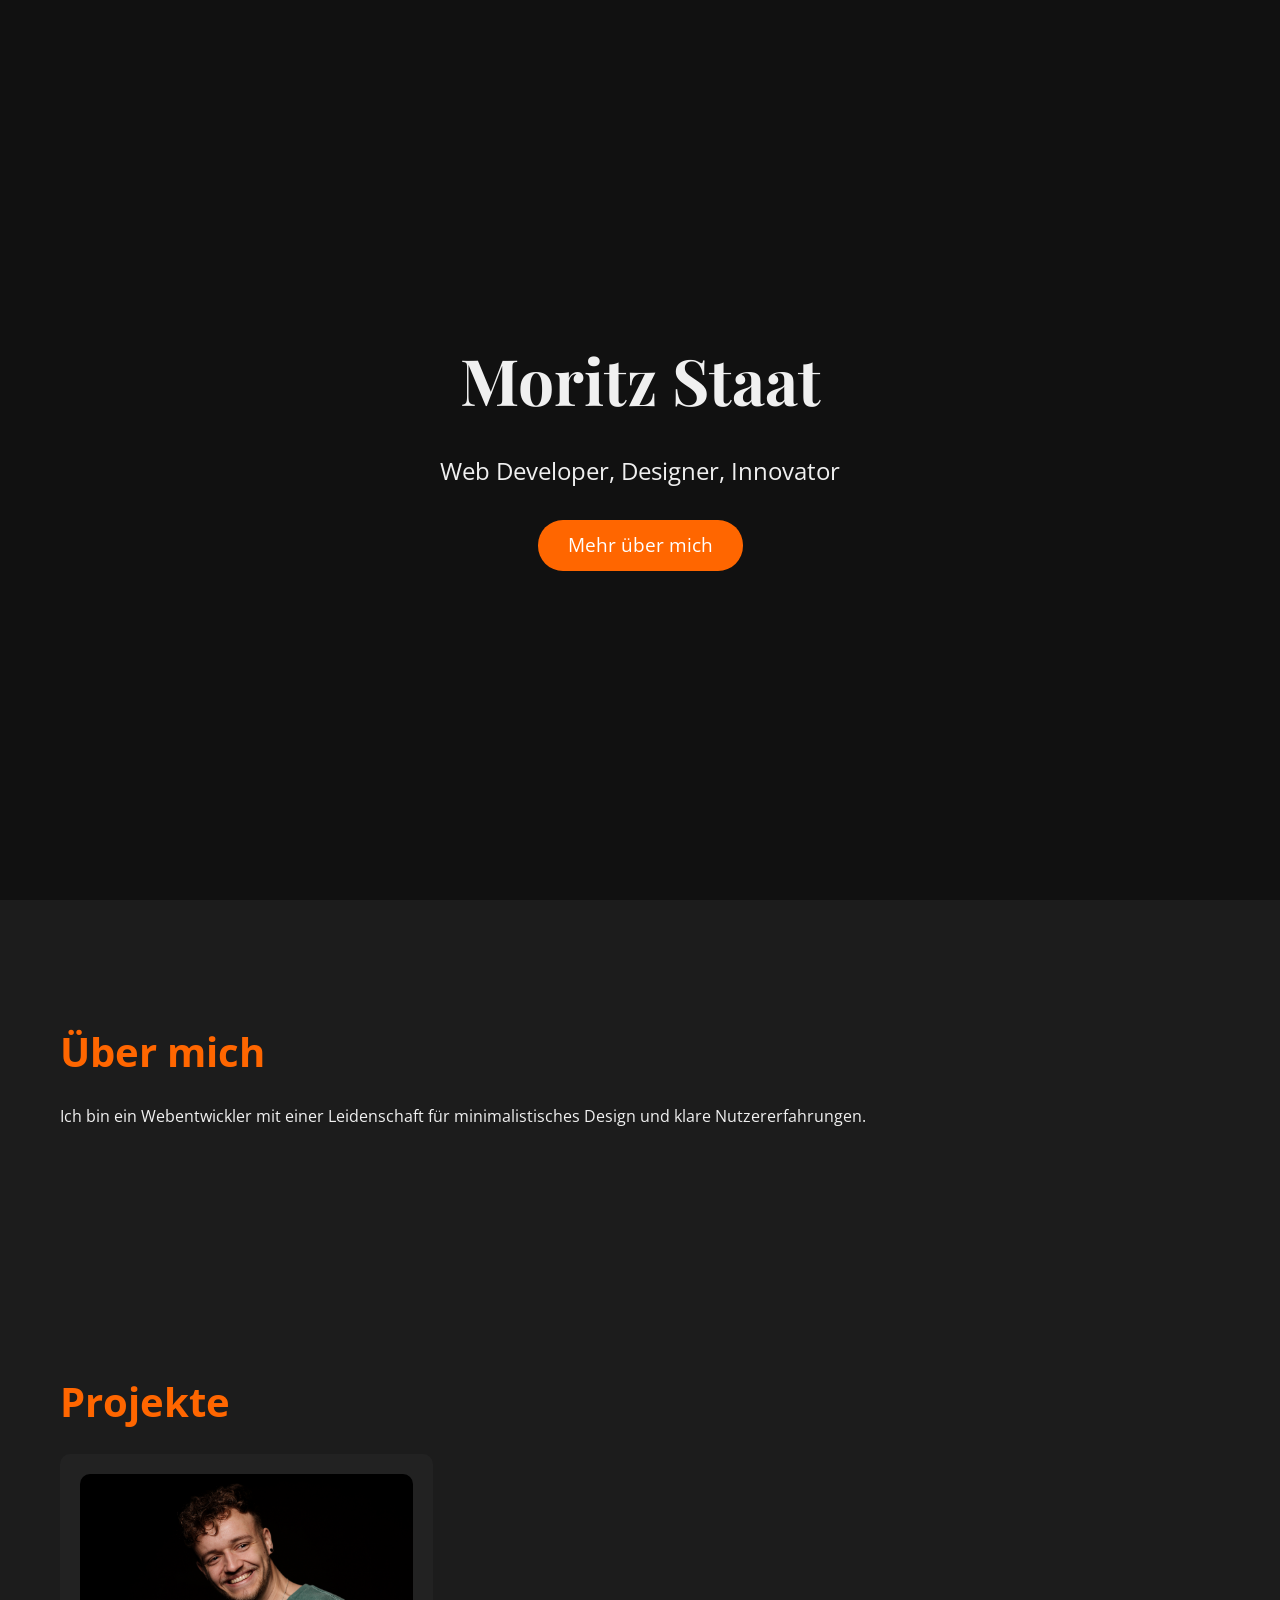
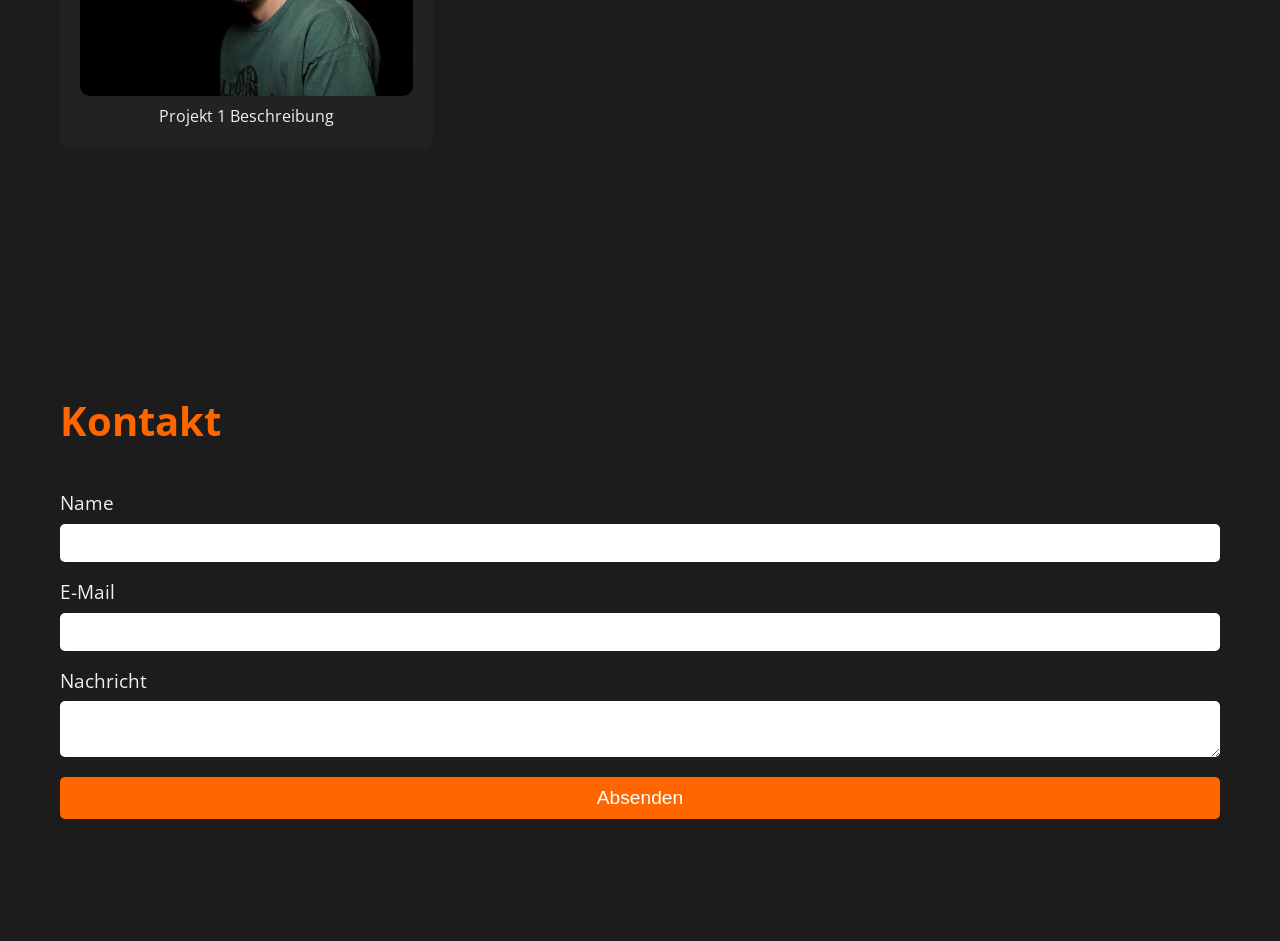
==== V2/index.html @ 006c14d2 "new script.js" ====
<!DOCTYPE html>
<html lang="de">
<head>
    <meta charset="UTF-8">
    <meta name="viewport" content="width=device-width, initial-scale=1.0">
    <meta http-equiv="X-UA-Compatible" content="ie=edge">
    <title>Moritz Staat – Web Developer</title>
    <link rel="stylesheet" href="styles.css">
    <link href="https://fonts.googleapis.com/css2?family=Playfair+Display:wght@400;700&family=Open+Sans:wght@400;600&display=swap" rel="stylesheet">
</head>
<body>
<!-- Startseite -->
<section id="hero">
    <div class="content">
        <h1>Moritz Staat</h1>
        <p>Web Developer, Designer, Innovator</p>
        <a href="#about" class="btn">Mehr über mich</a>
    </div>
</section>

<!-- Über mich -->
<section id="about">
    <div class="container">
        <h2>Über mich</h2>
        <p>Ich bin ein Webentwickler mit einer Leidenschaft für minimalistisches Design und klare Nutzererfahrungen.</p>
    </div>
</section>

<!-- Projekte -->
<section id="projects">
    <div class="container">
        <h2>Projekte</h2>
        <div class="project-grid">
            <div class="project-item">
                <img src="../images/ImCasten (8 von 26) - Kopie.jpg" alt="Projekt 1">
                <p>Projekt 1 Beschreibung</p>
            </div>
            <!-- Weitere Projekte hinzufügen -->
        </div>
    </div>
</section>

<!-- Kontakt -->
<section id="contact">
    <div class="container">
        <h2>Kontakt</h2>
        <form>
            <label for="name">Name</label>
            <input type="text" id="name" name="name" required>

            <label for="email">E-Mail</label>
            <input type="email" id="email" name="email" required>

            <label for="message">Nachricht</label>
            <textarea id="message" name="message" required></textarea>

            <button type="submit">Absenden</button>
        </form>
    </div>
</section>

<!-- Vollbild bei Inaktivität -->
<div id="fullscreenImage">
    <img src="../images/ImCasten (8 von 26) - Kopie.jpg" alt="Hintergrundbild">
    <div class="overlay-text">
        <h2>Moritz Staat</h2>
        <p>Creating Digital Experiences with Passion and Precision.</p>
    </div>
</div>

<script src="script.js"></script>
</body>
</html>
---- V2/styles.css ----
/* Allgemeine Stile */
* {
    margin: 0;
    padding: 0;
    box-sizing: border-box;
}

body {
    font-family: 'Open Sans', sans-serif;
    color: #f0f0f0;
    background-color: #1c1c1c;
    line-height: 1.6;
}

a {
    text-decoration: none;
    color: #f0f0f0;
}

.container {
    max-width: 1200px;
    margin: 0 auto;
    padding: 20px;
}

/* Startseite */
#hero {
    height: 100vh;
    display: flex;
    justify-content: center;
    align-items: center;
    background-color: #111;
    text-align: center;
}

#hero h1 {
    font-size: 4rem;
    font-family: 'Playfair Display', serif;
}

#hero p {
    font-size: 1.5rem;
    margin-top: 20px;
}

.btn {
    display: inline-block;
    margin-top: 30px;
    padding: 10px 30px;
    background-color: #ff6600;
    color: #fff;
    border-radius: 25px;
    font-size: 1.2rem;
    transition: background-color 0.3s ease;
}

.btn:hover {
    background-color: #e65c00;
}

/* Über mich */
#about, #projects, #contact {
    padding: 100px 0;
}

h2 {
    font-size: 2.5rem;
    margin-bottom: 20px;
    color: #ff6600;
}

/* Projekte */
.project-grid {
    display: grid;
    grid-template-columns: repeat(auto-fill, minmax(300px, 1fr));
    gap: 20px;
}

.project-item {
    background-color: #222;
    padding: 20px;
    border-radius: 10px;
    text-align: center;
}

.project-item img {
    width: 100%;
    border-radius: 10px;
}

/* Kontaktformular */
form {
    display: flex;
    flex-direction: column;
}

label {
    margin-top: 15px;
    font-size: 1.2rem;
}

input, textarea {
    padding: 10px;
    margin-top: 5px;
    border: none;
    border-radius: 5px;
    font-size: 1rem;
}

button {
    margin-top: 20px;
    padding: 10px;
    background-color: #ff6600;
    color: #fff;
    border: none;
    border-radius: 5px;
    font-size: 1.2rem;
    cursor: pointer;
    transition: background-color 0.3s ease;
}

button:hover {
    background-color: #e65c00;
}

/* Vollbild bei Inaktivität */
#fullscreenImage {
    display: none;
    position: fixed;
    top: 0;
    left: 0;
    width: 100%;
    height: 100%;
    background-color: rgba(0, 0, 0, 0.8);
    justify-content: center;
    align-items: center;
    text-align: center;
}

#fullscreenImage img {
    max-width: 100%;
    height: auto;
    opacity: 0.3;
}

.overlay-text {
    position: absolute;
    color: #fff;
    font-family: 'Playfair Display', serif;
}

.overlay-text h2 {
    font-size: 4rem;
}

.overlay-text p {
    font-size: 1.5rem;
    margin-top: 10px;
}
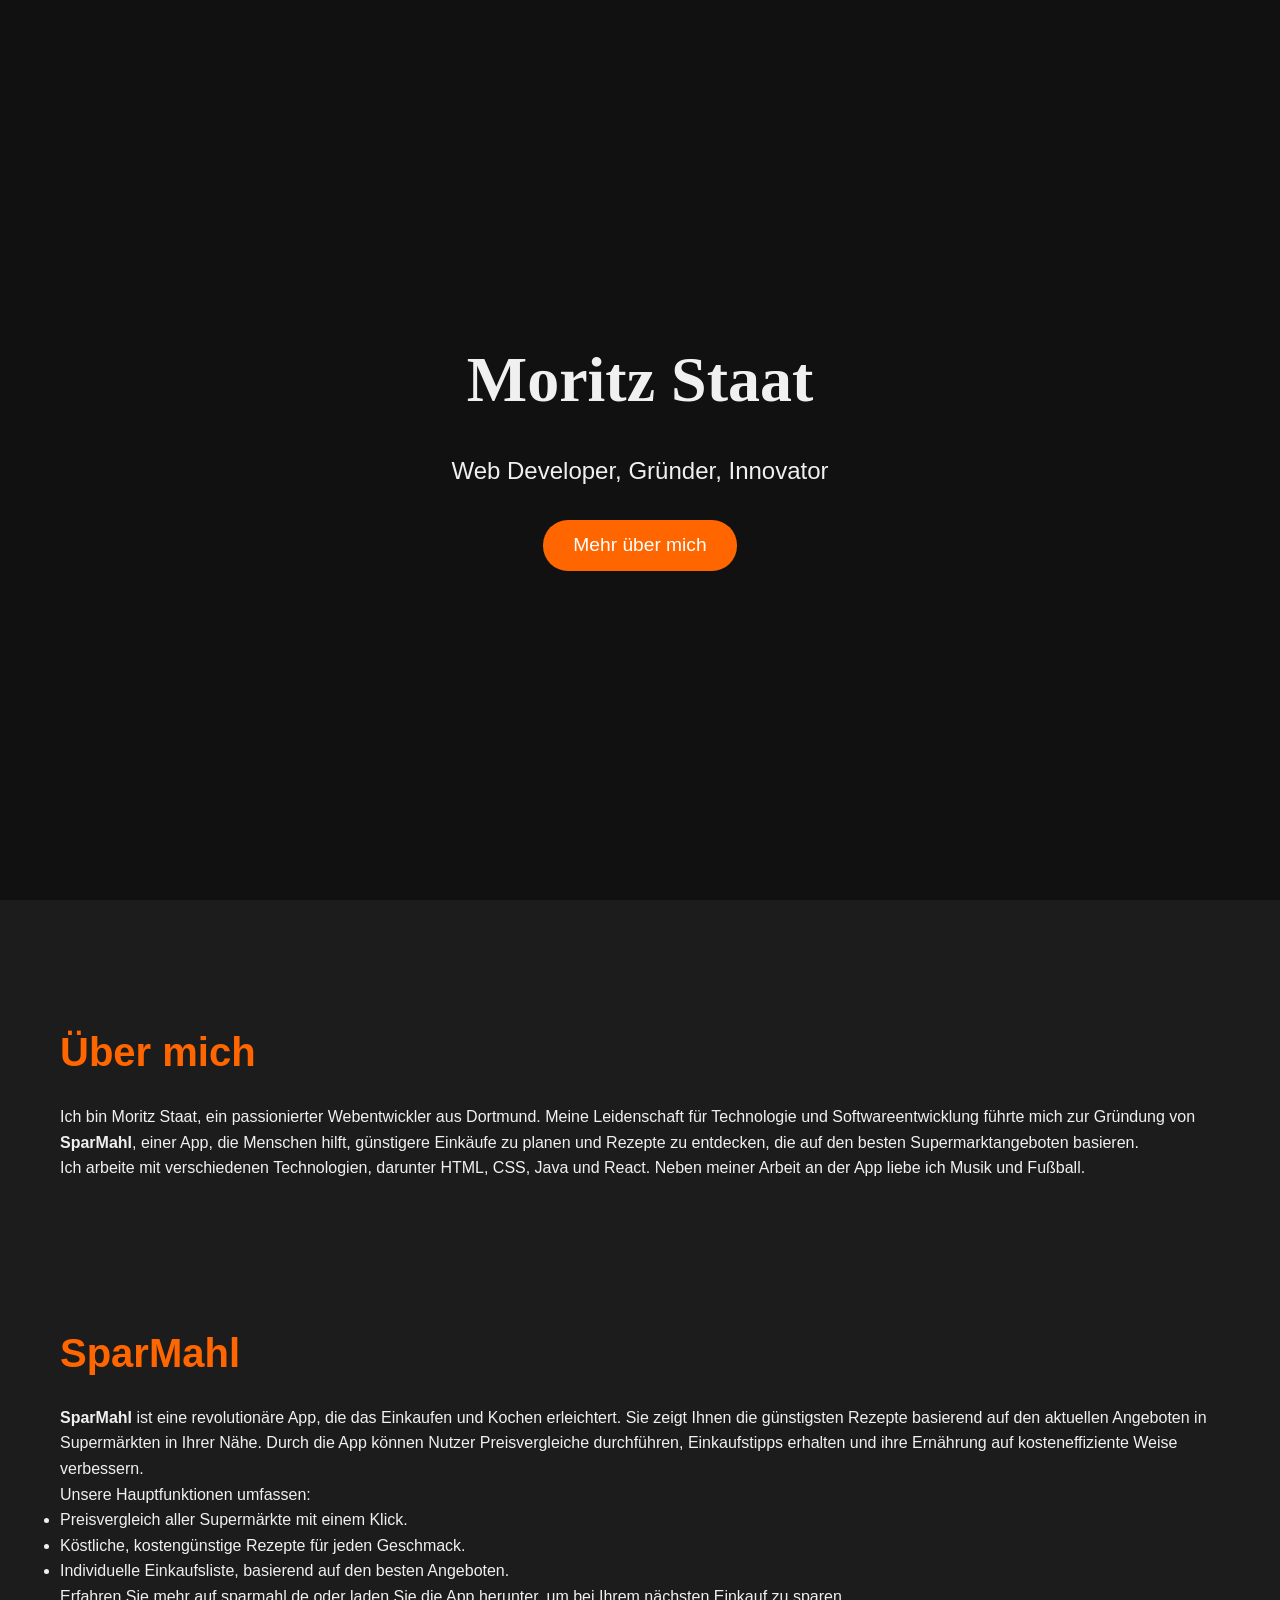
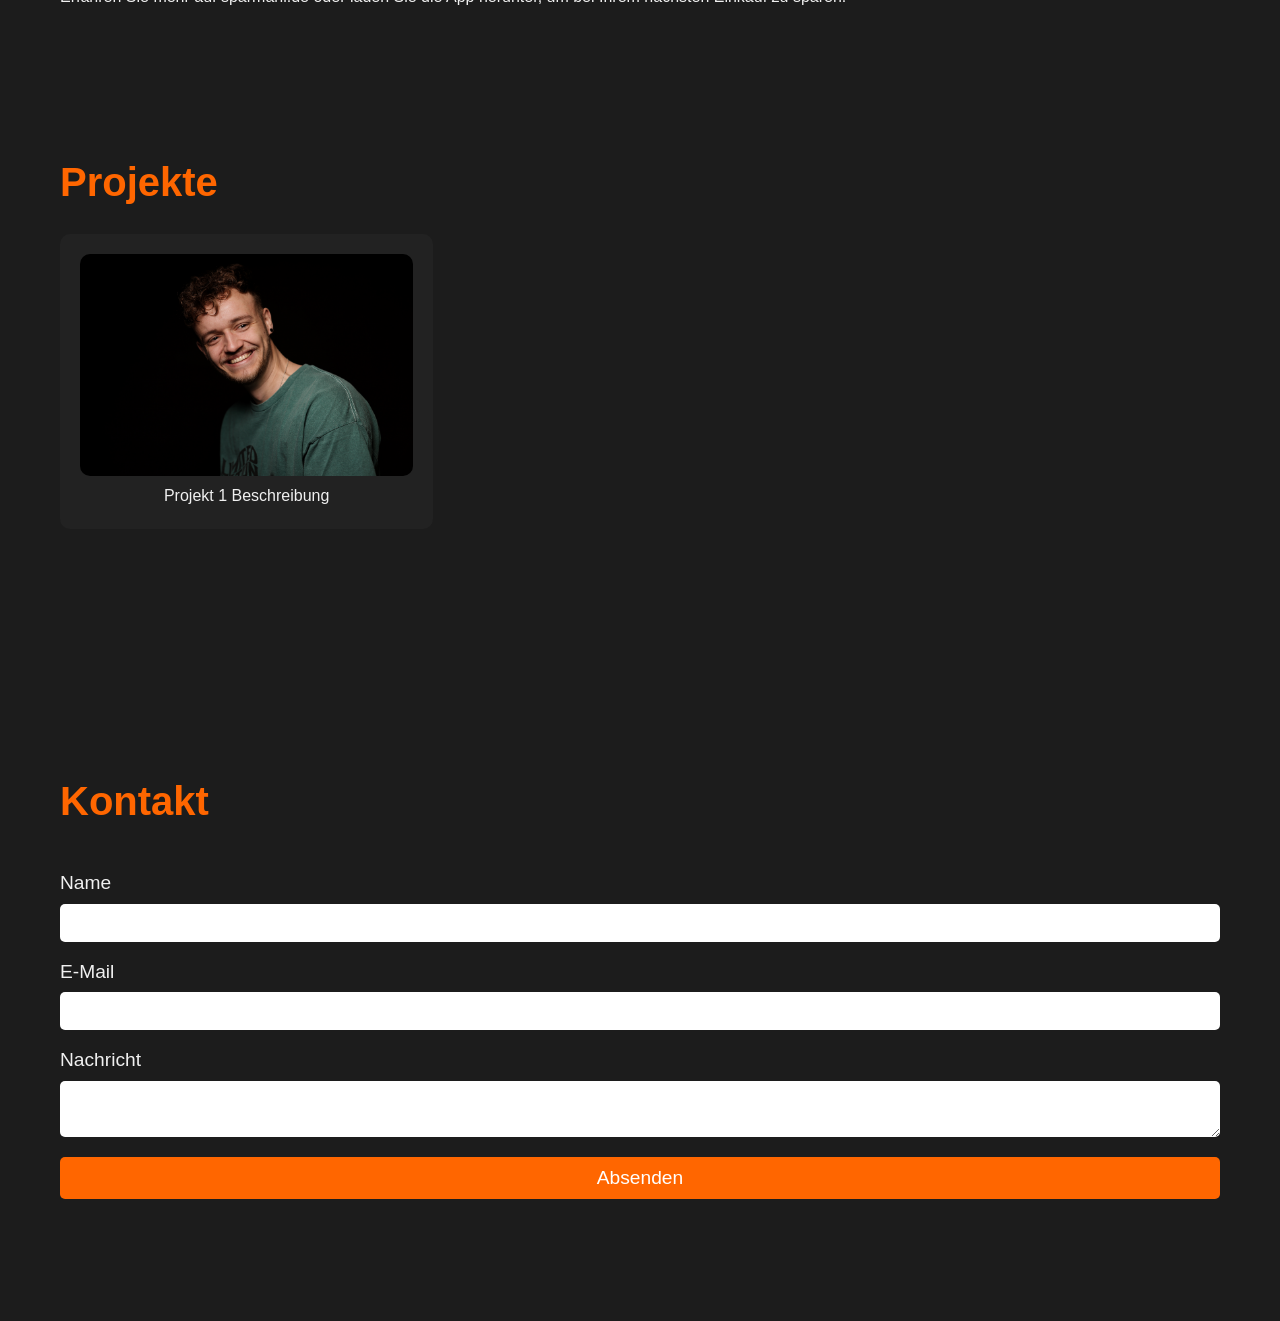
==== commit 1a856fb9: "Neue Inhalte" ====
--- a/V2/index.html
+++ b/V2/index.html
@@ -4,16 +4,15 @@
     <meta charset="UTF-8">
     <meta name="viewport" content="width=device-width, initial-scale=1.0">
     <meta http-equiv="X-UA-Compatible" content="ie=edge">
-    <title>Moritz Staat – Web Developer</title>
+    <title>Moritz Staat – Web Developer und Gründer von SparMahl</title>
     <link rel="stylesheet" href="styles.css">
-    <link href="https://fonts.googleapis.com/css2?family=Playfair+Display:wght@400;700&family=Open+Sans:wght@400;600&display=swap" rel="stylesheet">
 </head>
 <body>
 <!-- Startseite -->
 <section id="hero">
     <div class="content">
         <h1>Moritz Staat</h1>
-        <p>Web Developer, Designer, Innovator</p>
+        <p>Web Developer, Gründer, Innovator</p>
         <a href="#about" class="btn">Mehr über mich</a>
     </div>
 </section>
@@ -22,7 +21,23 @@
 <section id="about">
     <div class="container">
         <h2>Über mich</h2>
-        <p>Ich bin ein Webentwickler mit einer Leidenschaft für minimalistisches Design und klare Nutzererfahrungen.</p>
+        <p>Ich bin Moritz Staat, ein passionierter Webentwickler aus Dortmund. Meine Leidenschaft für Technologie und Softwareentwicklung führte mich zur Gründung von <strong>SparMahl</strong>, einer App, die Menschen hilft, günstigere Einkäufe zu planen und Rezepte zu entdecken, die auf den besten Supermarktangeboten basieren.</p>
+        <p>Ich arbeite mit verschiedenen Technologien, darunter HTML, CSS, Java und React. Neben meiner Arbeit an der App liebe ich Musik und Fußball.</p>
+    </div>
+</section>
+
+<!-- SparMahl -->
+<section id="sparmahl">
+    <div class="container">
+        <h2>SparMahl</h2>
+        <p><strong>SparMahl</strong> ist eine revolutionäre App, die das Einkaufen und Kochen erleichtert. Sie zeigt Ihnen die günstigsten Rezepte basierend auf den aktuellen Angeboten in Supermärkten in Ihrer Nähe. Durch die App können Nutzer Preisvergleiche durchführen, Einkaufstipps erhalten und ihre Ernährung auf kosteneffiziente Weise verbessern.</p>
+        <p>Unsere Hauptfunktionen umfassen:</p>
+        <ul>
+            <li>Preisvergleich aller Supermärkte mit einem Klick.</li>
+            <li>Köstliche, kostengünstige Rezepte für jeden Geschmack.</li>
+            <li>Individuelle Einkaufsliste, basierend auf den besten Angeboten.</li>
+        </ul>
+        <p>Erfahren Sie mehr auf <a href="https://sparmahl.de" target="_blank">sparmahl.de</a> oder laden Sie die App herunter, um bei Ihrem nächsten Einkauf zu sparen.</p>
     </div>
 </section>
 
@@ -64,7 +79,7 @@
     <img src="../images/ImCasten (8 von 26) - Kopie.jpg" alt="Hintergrundbild">
     <div class="overlay-text">
         <h2>Moritz Staat</h2>
-        <p>Creating Digital Experiences with Passion and Precision.</p>
+        <p>Gründer von SparMahl – Die App für kostengünstiges Einkaufen und Kochen.</p>
     </div>
 </div>
 
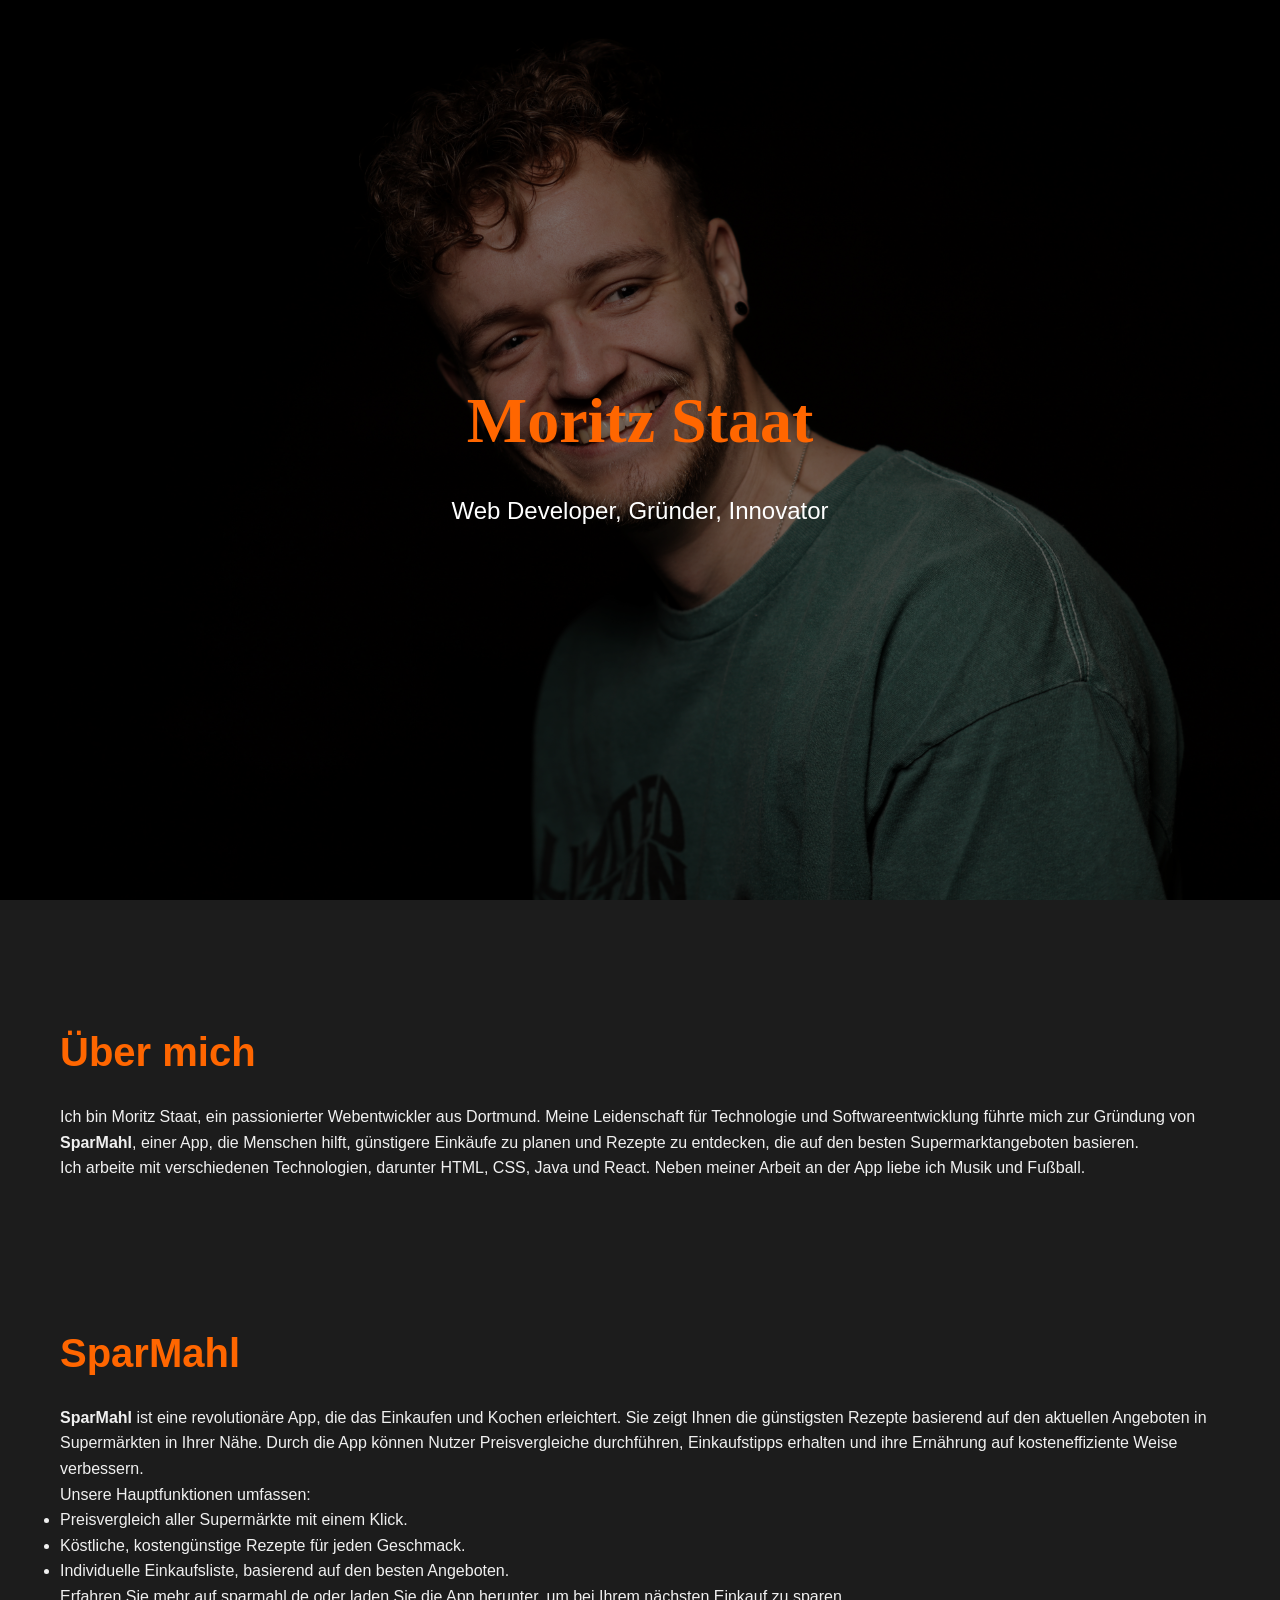
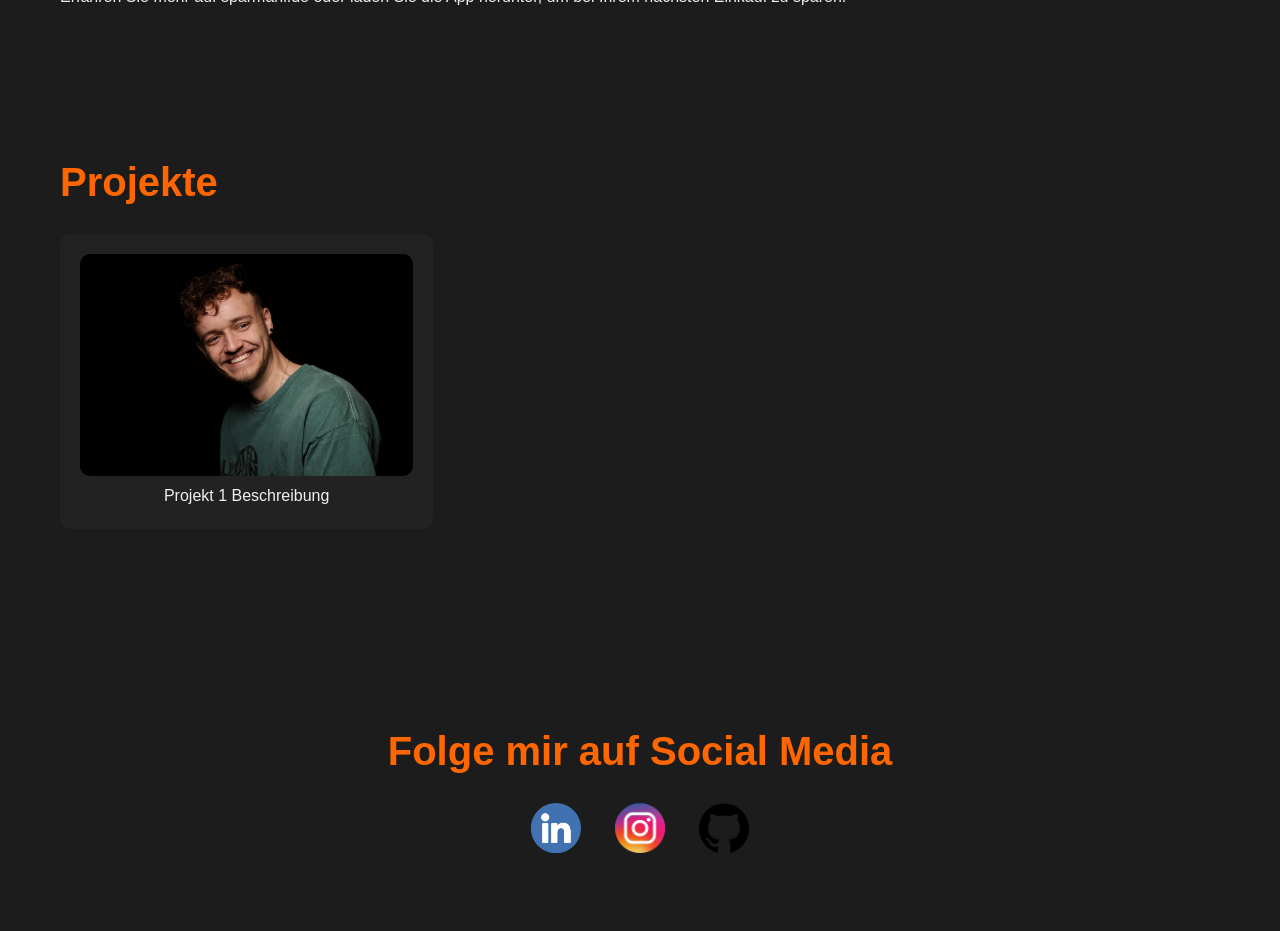
==== commit 360b60e8: "screensaver and social media" ====
--- a/V2/index.html
+++ b/V2/index.html
@@ -10,10 +10,9 @@
 <body>
 <!-- Startseite -->
 <section id="hero">
-    <div class="content">
+    <div class="overlay">
         <h1>Moritz Staat</h1>
         <p>Web Developer, Gründer, Innovator</p>
-        <a href="#about" class="btn">Mehr über mich</a>
     </div>
 </section>
 
@@ -55,28 +54,28 @@
     </div>
 </section>
 
-<!-- Kontakt -->
-<section id="contact">
+<!-- Kontakt / Social Media -->
+<section id="social-media">
     <div class="container">
-        <h2>Kontakt</h2>
-        <form>
-            <label for="name">Name</label>
-            <input type="text" id="name" name="name" required>
-
-            <label for="email">E-Mail</label>
-            <input type="email" id="email" name="email" required>
-
-            <label for="message">Nachricht</label>
-            <textarea id="message" name="message" required></textarea>
-
-            <button type="submit">Absenden</button>
-        </form>
+        <h2>Folge mir auf Social Media</h2>
+        <div class="social-links">
+            <a href="https://www.linkedin.com/in/moritz-staat-848192215/" target="_blank">
+                <img src="../images/linked1n.png" alt="LinkedIn" width="50" height="50">
+            </a>
+            <a href="https://www.instagram.com/moritz_85201/" target="_blank">
+                <img src="../images/instagram.png" alt="Instagram" width="50" height="50">
+            </a>
+            <a href="https://github.com/Moritz-Staat" target="_blank">
+                <img src="../images/github.png" alt="GitHub" width="50" height="50">
+            </a>
+        </div>
     </div>
 </section>
 
+
 <!-- Vollbild bei Inaktivität -->
 <div id="fullscreenImage">
-    <img src="../images/ImCasten (8 von 26) - Kopie.jpg" alt="Hintergrundbild">
+    <img src="../images/PortaitBild.jpg" alt="Hintergrundbild">
     <div class="overlay-text">
         <h2>Moritz Staat</h2>
         <p>Gründer von SparMahl – Die App für kostengünstiges Einkaufen und Kochen.</p>
--- a/V2/styles.css
+++ b/V2/styles.css
@@ -25,17 +25,42 @@
 
 /* Startseite */
 #hero {
+    position: relative;
     height: 100vh;
     display: flex;
     justify-content: center;
     align-items: center;
-    background-color: #111;
-    text-align: center;
-}
+    text-align: center;
+    overflow: hidden; /* Verhindert, dass der Pseudo-Inhalt über den Container hinausgeht */
+}
+
+#hero::before {
+    content: "";
+    position: absolute;
+    top: 0;
+    left: 0;
+    width: 100%;
+    height: 100%;
+    background-image: url("../images/ImCasten (8 von 26) - Kopie.jpg");
+    background-size: cover;
+    background-position: center;
+    background-repeat: no-repeat;
+    filter: brightness(0.5); /* Hintergrundbild abdunkeln */
+    z-index: 1; /* Hinter dem Text */
+}
+
+.overlay {
+    position: relative;
+    z-index: 2; /* Text liegt über dem Pseudo-Element */
+    color: white;
+}
+
+
 
 #hero h1 {
     font-size: 4rem;
     font-family: 'Playfair Display', serif;
+    color: #ff6600;
 }
 
 #hero p {
@@ -135,12 +160,12 @@
     justify-content: center;
     align-items: center;
     text-align: center;
+    z-index:3;
 }
 
 #fullscreenImage img {
     max-width: 100%;
     height: auto;
-    opacity: 0.3;
 }
 
 .overlay-text {
@@ -157,3 +182,20 @@
     font-size: 1.5rem;
     margin-top: 10px;
 }
+#social-media {
+    text-align: center;
+    padding: 50px 0;
+}
+
+#social-media .social-links a {
+    margin: 0 15px;
+    display: inline-block;
+}
+
+#social-media img {
+    transition: transform 0.3s ease;
+}
+
+#social-media img:hover {
+    transform: scale(1.2);
+}
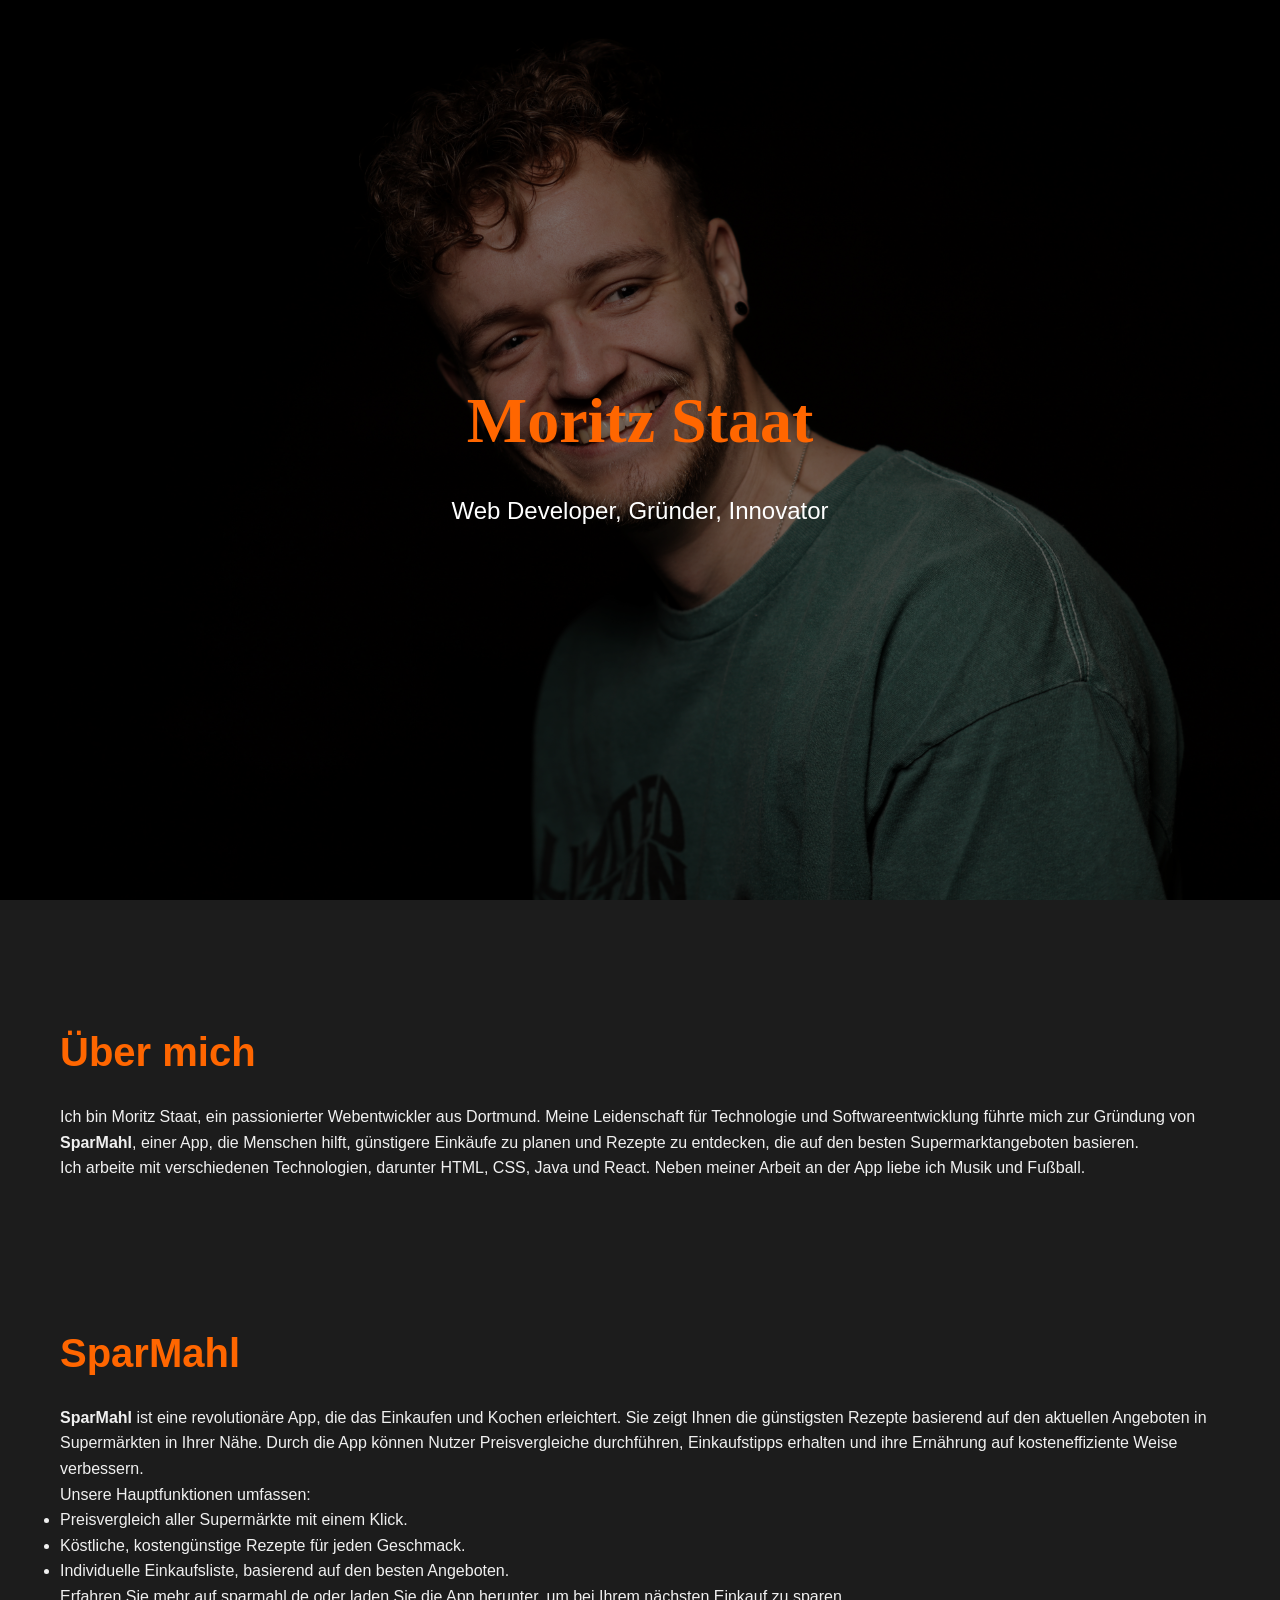
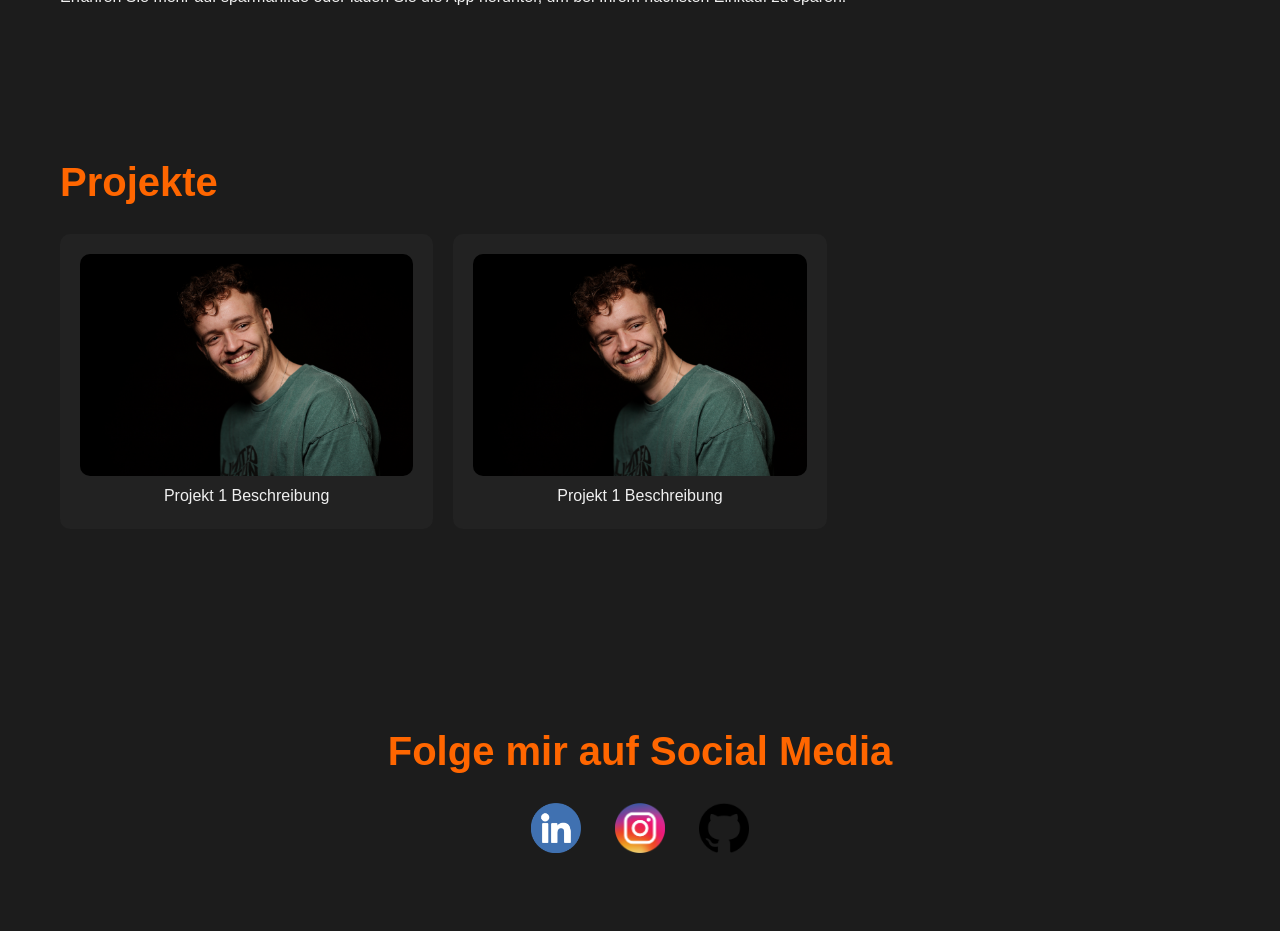
==== commit df37f52c: "new project" ====
--- a/V2/index.html
+++ b/V2/index.html
@@ -20,8 +20,11 @@
 <section id="about">
     <div class="container">
         <h2>Über mich</h2>
-        <p>Ich bin Moritz Staat, ein passionierter Webentwickler aus Dortmund. Meine Leidenschaft für Technologie und Softwareentwicklung führte mich zur Gründung von <strong>SparMahl</strong>, einer App, die Menschen hilft, günstigere Einkäufe zu planen und Rezepte zu entdecken, die auf den besten Supermarktangeboten basieren.</p>
-        <p>Ich arbeite mit verschiedenen Technologien, darunter HTML, CSS, Java und React. Neben meiner Arbeit an der App liebe ich Musik und Fußball.</p>
+        <p>Ich bin Moritz Staat, ein passionierter Webentwickler aus Dortmund. Meine Leidenschaft für Technologie und
+            Softwareentwicklung führte mich zur Gründung von <strong>SparMahl</strong>, einer App, die Menschen hilft,
+            günstigere Einkäufe zu planen und Rezepte zu entdecken, die auf den besten Supermarktangeboten basieren.</p>
+        <p>Ich arbeite mit verschiedenen Technologien, darunter HTML, CSS, Java und React. Neben meiner Arbeit an der
+            App liebe ich Musik und Fußball.</p>
     </div>
 </section>
 
@@ -29,14 +32,18 @@
 <section id="sparmahl">
     <div class="container">
         <h2>SparMahl</h2>
-        <p><strong>SparMahl</strong> ist eine revolutionäre App, die das Einkaufen und Kochen erleichtert. Sie zeigt Ihnen die günstigsten Rezepte basierend auf den aktuellen Angeboten in Supermärkten in Ihrer Nähe. Durch die App können Nutzer Preisvergleiche durchführen, Einkaufstipps erhalten und ihre Ernährung auf kosteneffiziente Weise verbessern.</p>
+        <p><strong>SparMahl</strong> ist eine revolutionäre App, die das Einkaufen und Kochen erleichtert. Sie zeigt
+            Ihnen die günstigsten Rezepte basierend auf den aktuellen Angeboten in Supermärkten in Ihrer Nähe. Durch die
+            App können Nutzer Preisvergleiche durchführen, Einkaufstipps erhalten und ihre Ernährung auf
+            kosteneffiziente Weise verbessern.</p>
         <p>Unsere Hauptfunktionen umfassen:</p>
         <ul>
             <li>Preisvergleich aller Supermärkte mit einem Klick.</li>
             <li>Köstliche, kostengünstige Rezepte für jeden Geschmack.</li>
             <li>Individuelle Einkaufsliste, basierend auf den besten Angeboten.</li>
         </ul>
-        <p>Erfahren Sie mehr auf <a href="https://sparmahl.de" target="_blank">sparmahl.de</a> oder laden Sie die App herunter, um bei Ihrem nächsten Einkauf zu sparen.</p>
+        <p>Erfahren Sie mehr auf <a href="https://sparmahl.de" target="_blank">sparmahl.de</a> oder laden Sie die App
+            herunter, um bei Ihrem nächsten Einkauf zu sparen.</p>
     </div>
 </section>
 
@@ -49,7 +56,10 @@
                 <img src="../images/ImCasten (8 von 26) - Kopie.jpg" alt="Projekt 1">
                 <p>Projekt 1 Beschreibung</p>
             </div>
-            <!-- Weitere Projekte hinzufügen -->
+            <div class="project-item2">
+                <img src="../images/ImCasten (8 von 26) - Kopie.jpg" alt="Projekt 1">
+                <p>Projekt 1 Beschreibung</p>
+            </div>
         </div>
     </div>
 </section>
--- a/V2/styles.css
+++ b/V2/styles.css
@@ -101,14 +101,14 @@
     gap: 20px;
 }
 
-.project-item {
+.project-item,.project-item2 {
     background-color: #222;
     padding: 20px;
     border-radius: 10px;
     text-align: center;
 }
 
-.project-item img {
+.project-item img,.project-item2 img {
     width: 100%;
     border-radius: 10px;
 }
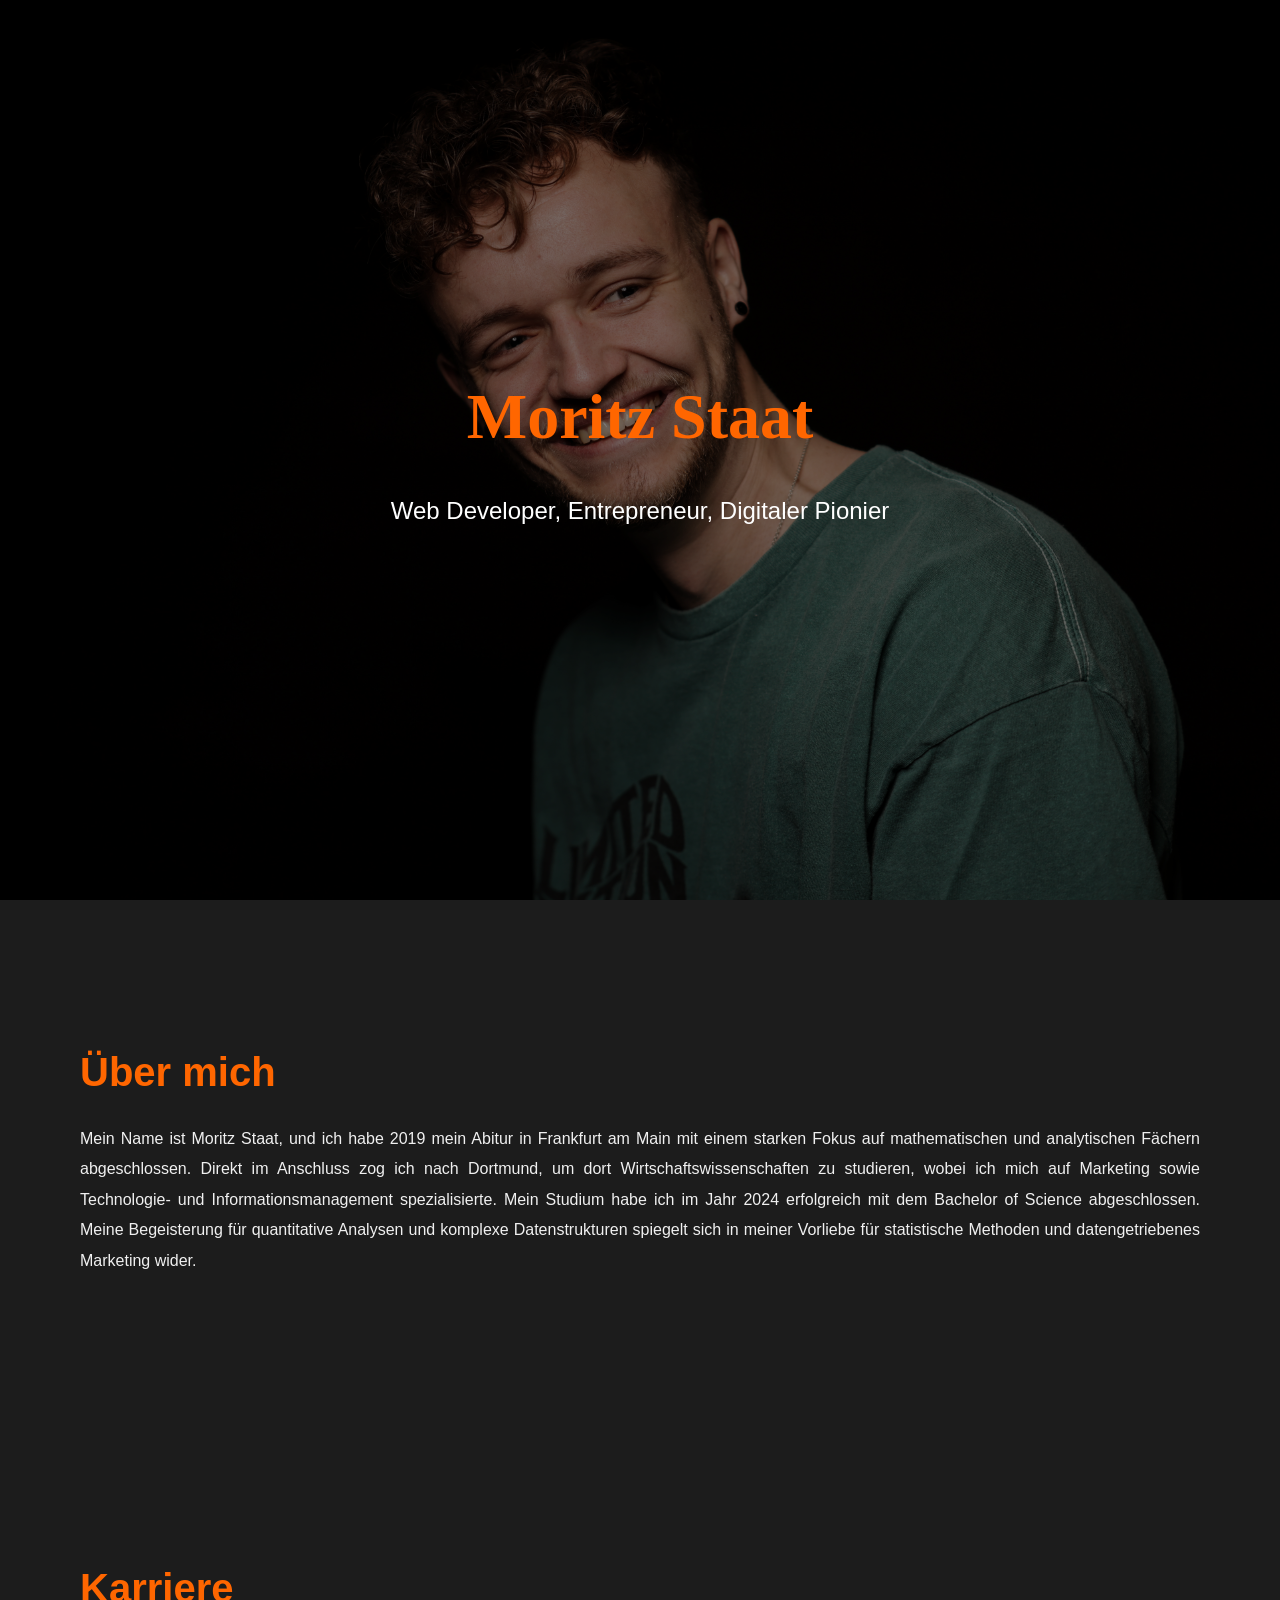
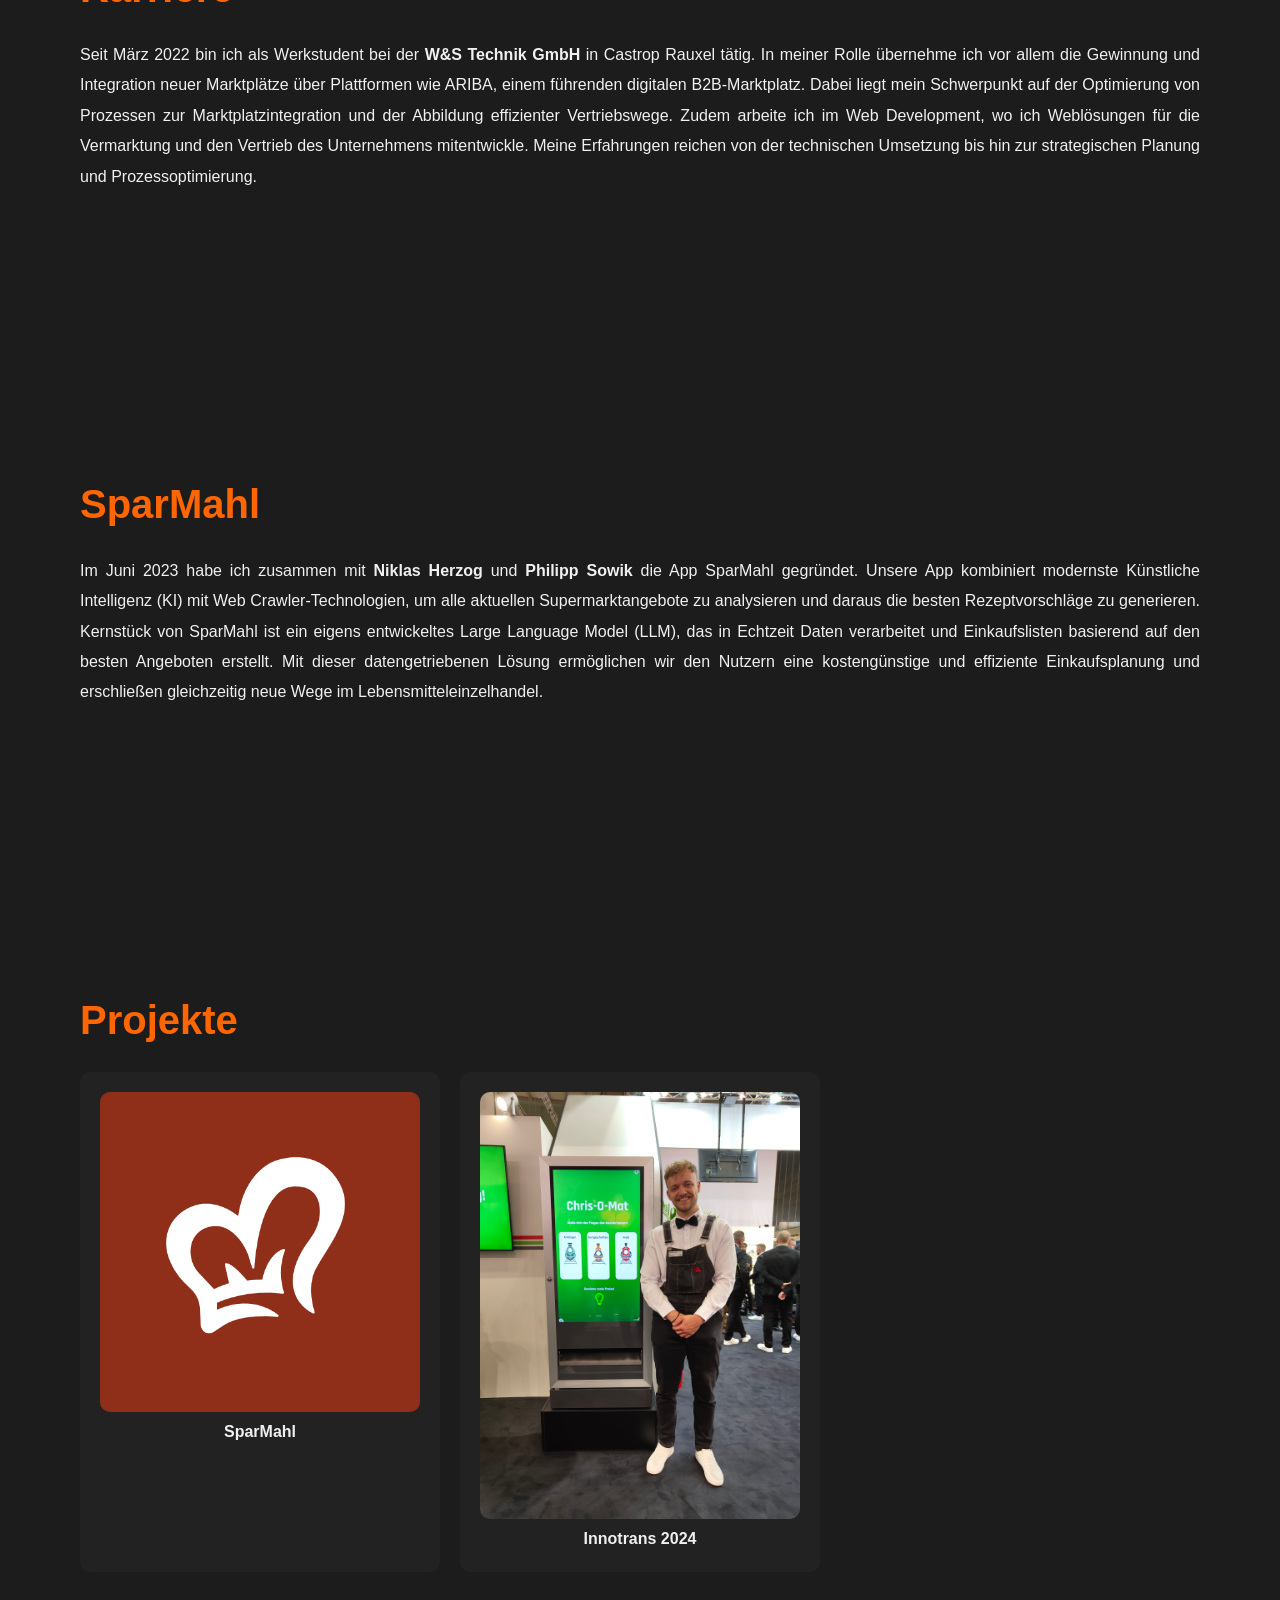
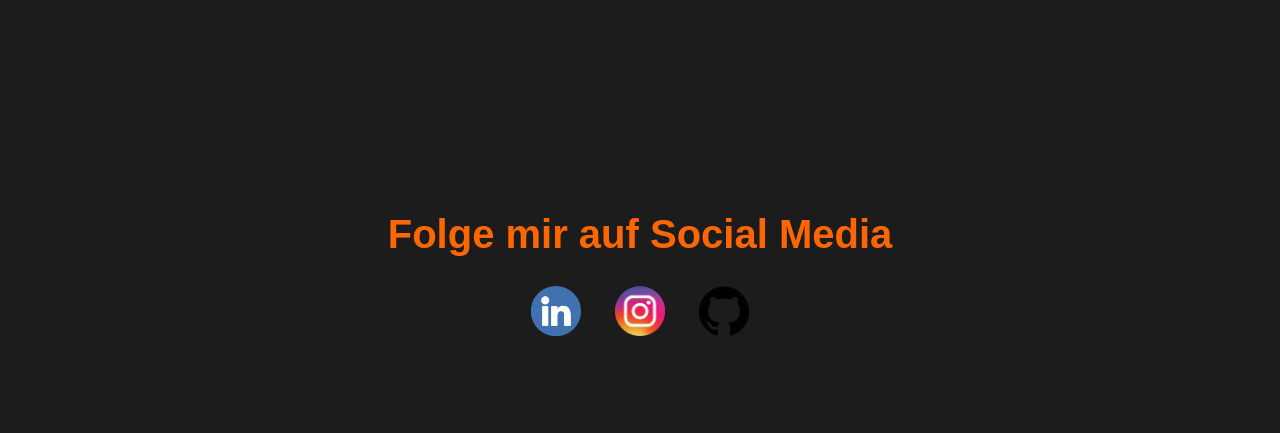
==== commit f071274b: "jo" ====
--- a/V2/index.html
+++ b/V2/index.html
@@ -12,7 +12,7 @@
 <section id="hero">
     <div class="overlay">
         <h1>Moritz Staat</h1>
-        <p>Web Developer, Gründer, Innovator</p>
+        <p>Web Developer, Entrepreneur, Digitaler Pionier</p>
     </div>
 </section>
 
@@ -20,11 +20,26 @@
 <section id="about">
     <div class="container">
         <h2>Über mich</h2>
-        <p>Ich bin Moritz Staat, ein passionierter Webentwickler aus Dortmund. Meine Leidenschaft für Technologie und
-            Softwareentwicklung führte mich zur Gründung von <strong>SparMahl</strong>, einer App, die Menschen hilft,
-            günstigere Einkäufe zu planen und Rezepte zu entdecken, die auf den besten Supermarktangeboten basieren.</p>
-        <p>Ich arbeite mit verschiedenen Technologien, darunter HTML, CSS, Java und React. Neben meiner Arbeit an der
-            App liebe ich Musik und Fußball.</p>
+        <p>Mein Name ist Moritz Staat, und ich habe 2019 mein Abitur in Frankfurt am Main mit einem starken Fokus auf
+            mathematischen und analytischen Fächern abgeschlossen. Direkt im Anschluss zog ich nach Dortmund, um dort
+            Wirtschaftswissenschaften zu studieren, wobei ich mich auf Marketing sowie Technologie- und
+            Informationsmanagement spezialisierte. Mein Studium habe ich im Jahr 2024 erfolgreich mit dem Bachelor of
+            Science abgeschlossen. Meine Begeisterung für quantitative Analysen und komplexe Datenstrukturen spiegelt
+            sich in meiner Vorliebe für statistische Methoden und datengetriebenes Marketing wider.</p>
+    </div>
+</section>
+
+<!-- Beruflicher Werdegang -->
+<section id="career">
+    <div class="container">
+        <h2>Karriere</h2>
+        <p>Seit März 2022 bin ich als Werkstudent bei der <a href="https://wus-technik.com" target="_blank">W&S Technik
+            GmbH</a> in Castrop Rauxel tätig. In meiner Rolle
+            übernehme ich vor allem die Gewinnung und Integration neuer Marktplätze über Plattformen wie ARIBA, einem
+            führenden digitalen B2B-Marktplatz. Dabei liegt mein Schwerpunkt auf der Optimierung von Prozessen zur
+            Marktplatzintegration und der Abbildung effizienter Vertriebswege. Zudem arbeite ich im Web Development, wo
+            ich Weblösungen für die Vermarktung und den Vertrieb des Unternehmens mitentwickle. Meine Erfahrungen
+            reichen von der technischen Umsetzung bis hin zur strategischen Planung und Prozessoptimierung.</p>
     </div>
 </section>
 
@@ -32,18 +47,17 @@
 <section id="sparmahl">
     <div class="container">
         <h2>SparMahl</h2>
-        <p><strong>SparMahl</strong> ist eine revolutionäre App, die das Einkaufen und Kochen erleichtert. Sie zeigt
-            Ihnen die günstigsten Rezepte basierend auf den aktuellen Angeboten in Supermärkten in Ihrer Nähe. Durch die
-            App können Nutzer Preisvergleiche durchführen, Einkaufstipps erhalten und ihre Ernährung auf
-            kosteneffiziente Weise verbessern.</p>
-        <p>Unsere Hauptfunktionen umfassen:</p>
-        <ul>
-            <li>Preisvergleich aller Supermärkte mit einem Klick.</li>
-            <li>Köstliche, kostengünstige Rezepte für jeden Geschmack.</li>
-            <li>Individuelle Einkaufsliste, basierend auf den besten Angeboten.</li>
-        </ul>
-        <p>Erfahren Sie mehr auf <a href="https://sparmahl.de" target="_blank">sparmahl.de</a> oder laden Sie die App
-            herunter, um bei Ihrem nächsten Einkauf zu sparen.</p>
+        <p>Im Juni 2023 habe ich zusammen mit <a
+                href="https://www.linkedin.com/in/niklas-herzog-283028203/?originalSubdomain=de" target="_blank">Niklas
+            Herzog</a> und <a
+                href="https://www.linkedin.com/search/results/all/?heroEntityKey=urn%3Ali%3Afsd_profile%3AACoAADZTwiYB0s7yDMNa5AGkru16ruzx8MvhuX4&keywords=Philipp%20Sowik&origin=ENTITY_SEARCH_HOME_HISTORY&sid=Id%40"
+                target="_blank">Philipp Sowik</a> die App SparMahl gegründet. Unsere App
+            kombiniert modernste Künstliche Intelligenz (KI) mit Web Crawler-Technologien, um alle aktuellen
+            Supermarktangebote zu analysieren und daraus die besten Rezeptvorschläge zu generieren. Kernstück von
+            SparMahl ist ein eigens entwickeltes Large Language Model (LLM), das in Echtzeit Daten verarbeitet und
+            Einkaufslisten basierend auf den besten Angeboten erstellt. Mit dieser datengetriebenen Lösung ermöglichen
+            wir den Nutzern eine kostengünstige und effiziente Einkaufsplanung und erschließen gleichzeitig neue Wege im
+            Lebensmitteleinzelhandel.</p>
     </div>
 </section>
 
@@ -53,18 +67,24 @@
         <h2>Projekte</h2>
         <div class="project-grid">
             <div class="project-item">
-                <img src="../images/ImCasten (8 von 26) - Kopie.jpg" alt="Projekt 1">
-                <p>Projekt 1 Beschreibung</p>
+                <img src="../images/SparMahl2.png" alt="Projekt 1">
+                <a
+                        href="https://www.sparmahl.de"
+                        target="_blank">SparMahl
+                </a>
             </div>
             <div class="project-item2">
-                <img src="../images/ImCasten (8 von 26) - Kopie.jpg" alt="Projekt 1">
-                <p>Projekt 1 Beschreibung</p>
+                <img src="../images/Innotrans.jpg" alt="Projekt 1">
+                <a
+                        href="https://www.linkedin.com/feed/update/urn:li:activity:7245817477006245888/"
+                        target="_blank">Innotrans 2024
+                </a>
             </div>
         </div>
     </div>
 </section>
 
-<!-- Kontakt / Social Media -->
+<!-- Social Media -->
 <section id="social-media">
     <div class="container">
         <h2>Folge mir auf Social Media</h2>
@@ -82,7 +102,6 @@
     </div>
 </section>
 
-
 <!-- Vollbild bei Inaktivität -->
 <div id="fullscreenImage">
     <img src="../images/PortaitBild.jpg" alt="Hintergrundbild">
--- a/V2/styles.css
+++ b/V2/styles.css
@@ -20,7 +20,7 @@
 .container {
     max-width: 1200px;
     margin: 0 auto;
-    padding: 20px;
+    padding: 40px;
 }
 
 /* Startseite */
@@ -31,7 +31,7 @@
     justify-content: center;
     align-items: center;
     text-align: center;
-    overflow: hidden; /* Verhindert, dass der Pseudo-Inhalt über den Container hinausgeht */
+    overflow: hidden;
 }
 
 #hero::before {
@@ -45,17 +45,15 @@
     background-size: cover;
     background-position: center;
     background-repeat: no-repeat;
-    filter: brightness(0.5); /* Hintergrundbild abdunkeln */
-    z-index: 1; /* Hinter dem Text */
+    filter: brightness(0.5);
+    z-index: 1;
 }
 
 .overlay {
     position: relative;
-    z-index: 2; /* Text liegt über dem Pseudo-Element */
+    z-index: 2;
     color: white;
 }
-
-
 
 #hero h1 {
     font-size: 4rem;
@@ -68,23 +66,8 @@
     margin-top: 20px;
 }
 
-.btn {
-    display: inline-block;
-    margin-top: 30px;
-    padding: 10px 30px;
-    background-color: #ff6600;
-    color: #fff;
-    border-radius: 25px;
-    font-size: 1.2rem;
-    transition: background-color 0.3s ease;
-}
-
-.btn:hover {
-    background-color: #e65c00;
-}
-
 /* Über mich */
-#about, #projects, #contact {
+#about, #career, #sparmahl, #projects, #social-media {
     padding: 100px 0;
 }
 
@@ -101,51 +84,35 @@
     gap: 20px;
 }
 
-.project-item,.project-item2 {
+.project-item, .project-item2 {
     background-color: #222;
     padding: 20px;
     border-radius: 10px;
     text-align: center;
 }
 
-.project-item img,.project-item2 img {
+.project-item img, .project-item2 img {
     width: 100%;
     border-radius: 10px;
 }
 
-/* Kontaktformular */
-form {
-    display: flex;
-    flex-direction: column;
+/* Social Media */
+#social-media {
+    text-align: center;
+    padding: 50px 0;
 }
 
-label {
-    margin-top: 15px;
-    font-size: 1.2rem;
+#social-media .social-links a {
+    margin: 0 15px;
+    display: inline-block;
 }
 
-input, textarea {
-    padding: 10px;
-    margin-top: 5px;
-    border: none;
-    border-radius: 5px;
-    font-size: 1rem;
+#social-media img {
+    transition: transform 0.3s ease;
 }
 
-button {
-    margin-top: 20px;
-    padding: 10px;
-    background-color: #ff6600;
-    color: #fff;
-    border: none;
-    border-radius: 5px;
-    font-size: 1.2rem;
-    cursor: pointer;
-    transition: background-color 0.3s ease;
-}
-
-button:hover {
-    background-color: #e65c00;
+#social-media img:hover {
+    transform: scale(1.2);
 }
 
 /* Vollbild bei Inaktivität */
@@ -160,7 +127,7 @@
     justify-content: center;
     align-items: center;
     text-align: center;
-    z-index:3;
+    z-index: 3;
 }
 
 #fullscreenImage img {
@@ -182,20 +149,18 @@
     font-size: 1.5rem;
     margin-top: 10px;
 }
-#social-media {
-    text-align: center;
-    padding: 50px 0;
+
+a {
+    color: #f0f0f0;
+    text-decoration: none;
+    font-weight: bold;
 }
 
-#social-media .social-links a {
-    margin: 0 15px;
-    display: inline-block;
+a:hover {
+    color: #ff6600;
 }
 
-#social-media img {
-    transition: transform 0.3s ease;
-}
-
-#social-media img:hover {
-    transform: scale(1.2);
-}
+p {
+    text-align: justify;
+    line-height: 1.9;
+}
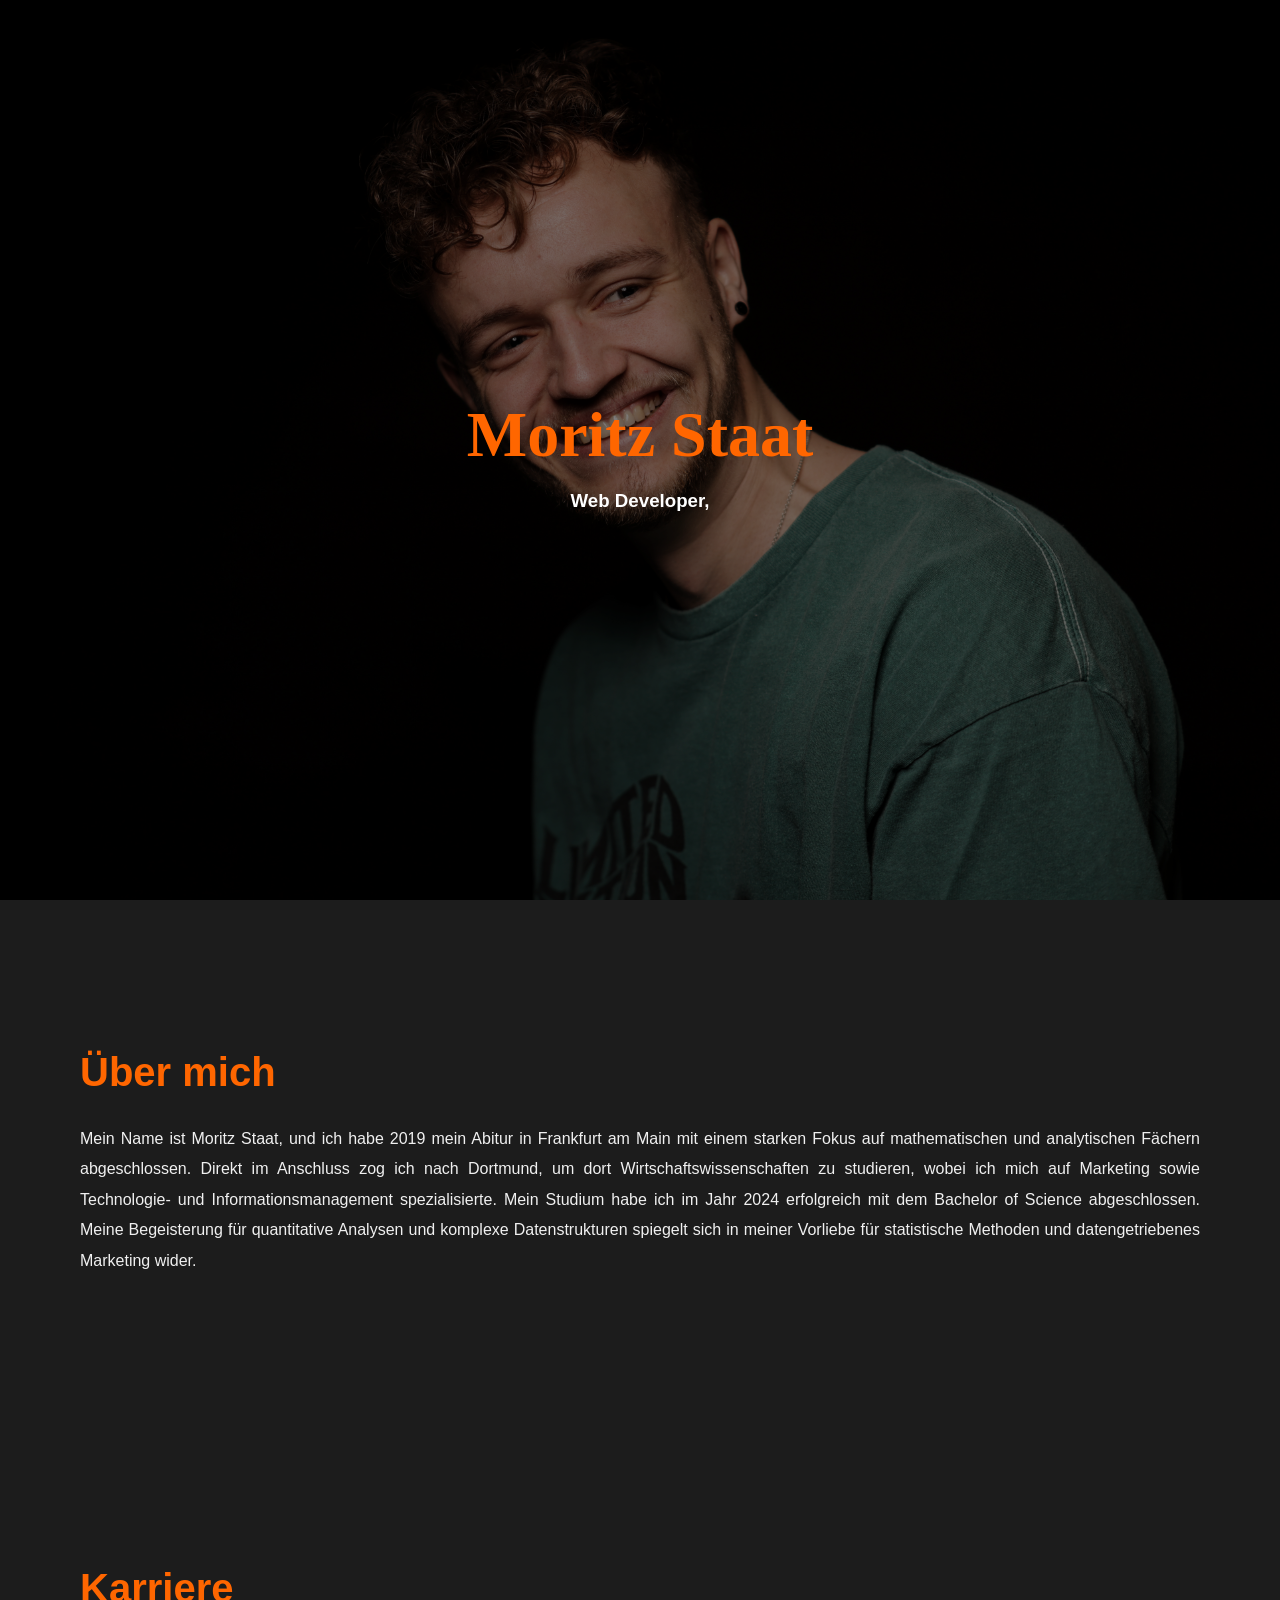
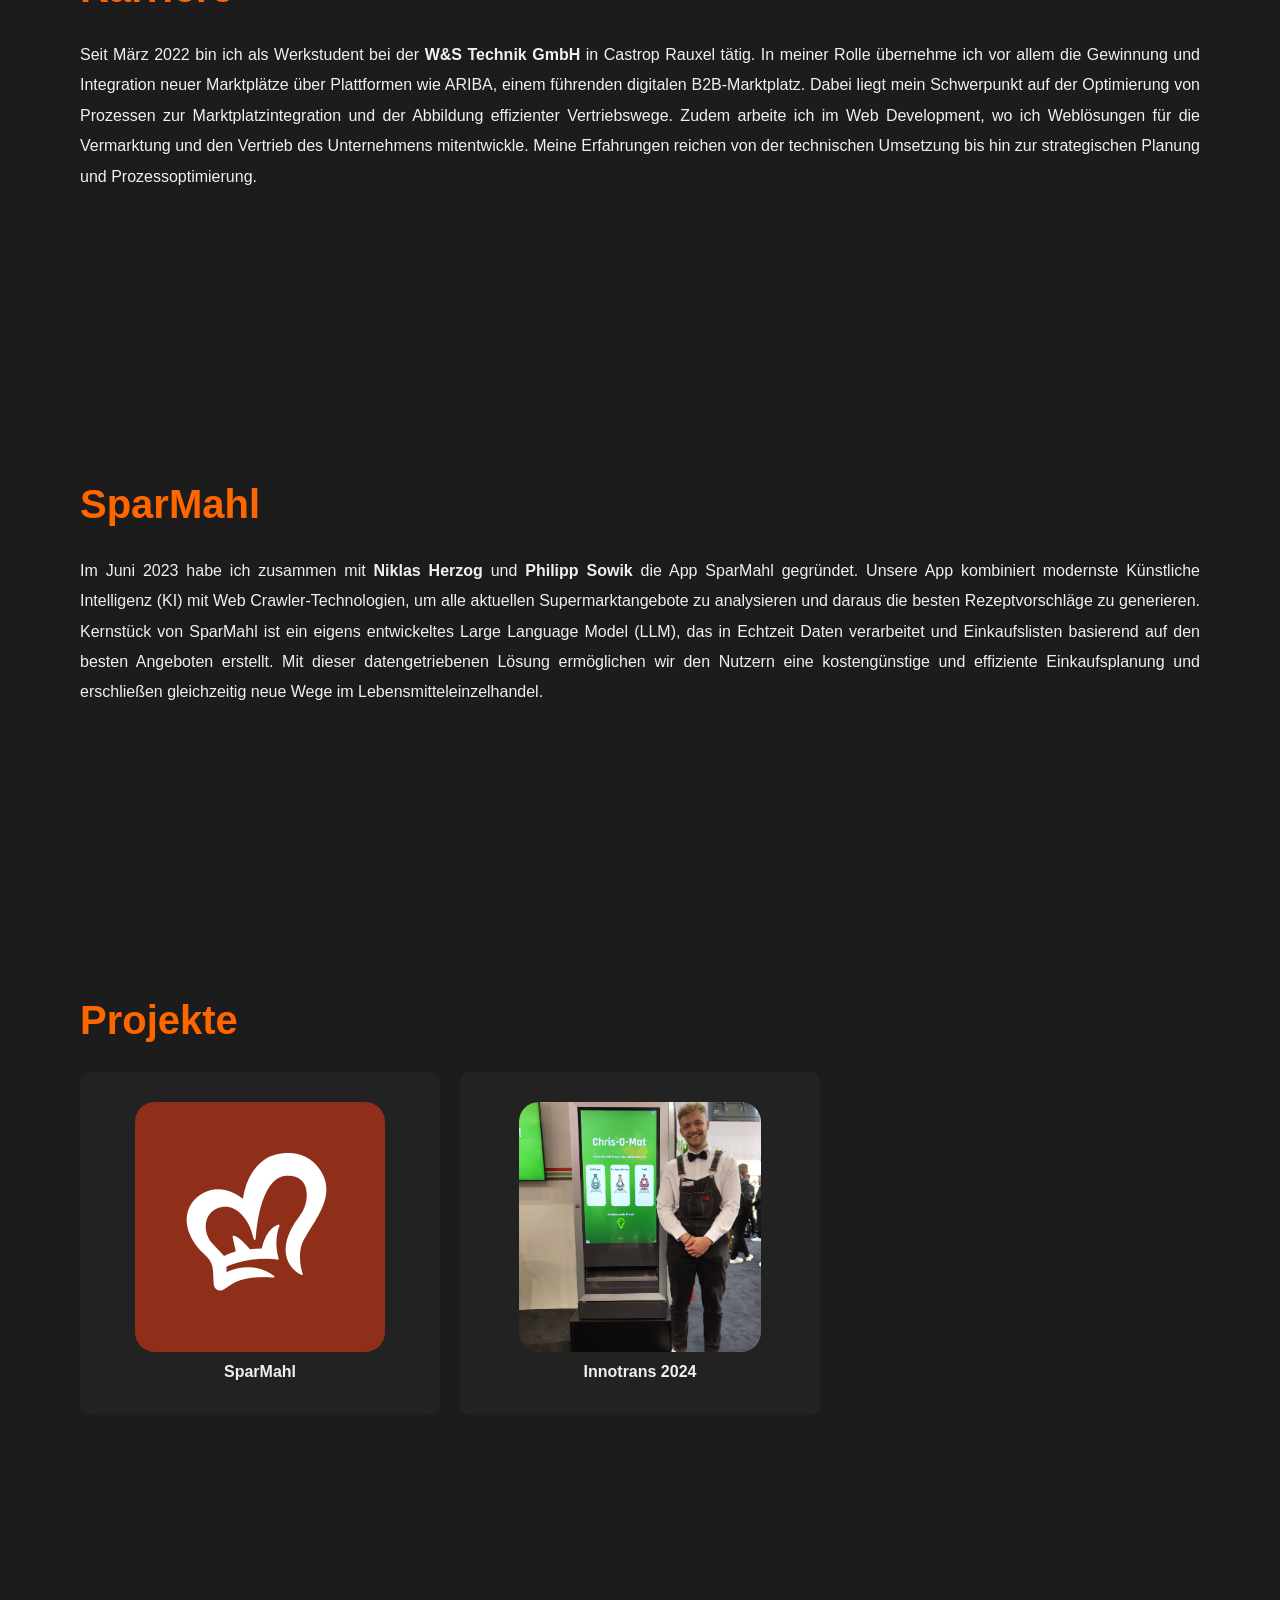
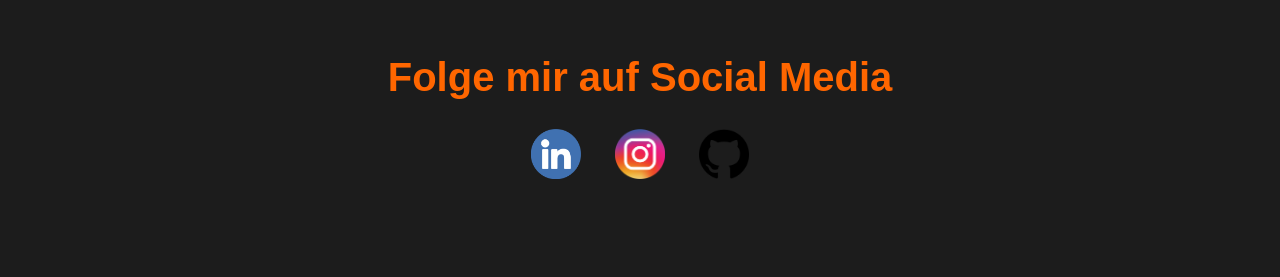
==== commit 92d2d70c: "V1 fertig" ====
--- a/V2/index.html
+++ b/V2/index.html
@@ -12,7 +12,7 @@
 <section id="hero">
     <div class="overlay">
         <h1>Moritz Staat</h1>
-        <p>Web Developer, Entrepreneur, Digitaler Pionier</p>
+        <h3 id="typed-text"></h3>
     </div>
 </section>
 
--- a/V2/styles.css
+++ b/V2/styles.css
@@ -86,16 +86,17 @@
 
 .project-item, .project-item2 {
     background-color: #222;
-    padding: 20px;
+    padding: 30px;
     border-radius: 10px;
     text-align: center;
+    align-items: center;
 }
 
 .project-item img, .project-item2 img {
-    width: 100%;
-    border-radius: 10px;
+    height: 250px;
+    width: auto;
+    border-radius: 20px;
 }
-
 /* Social Media */
 #social-media {
     text-align: center;
